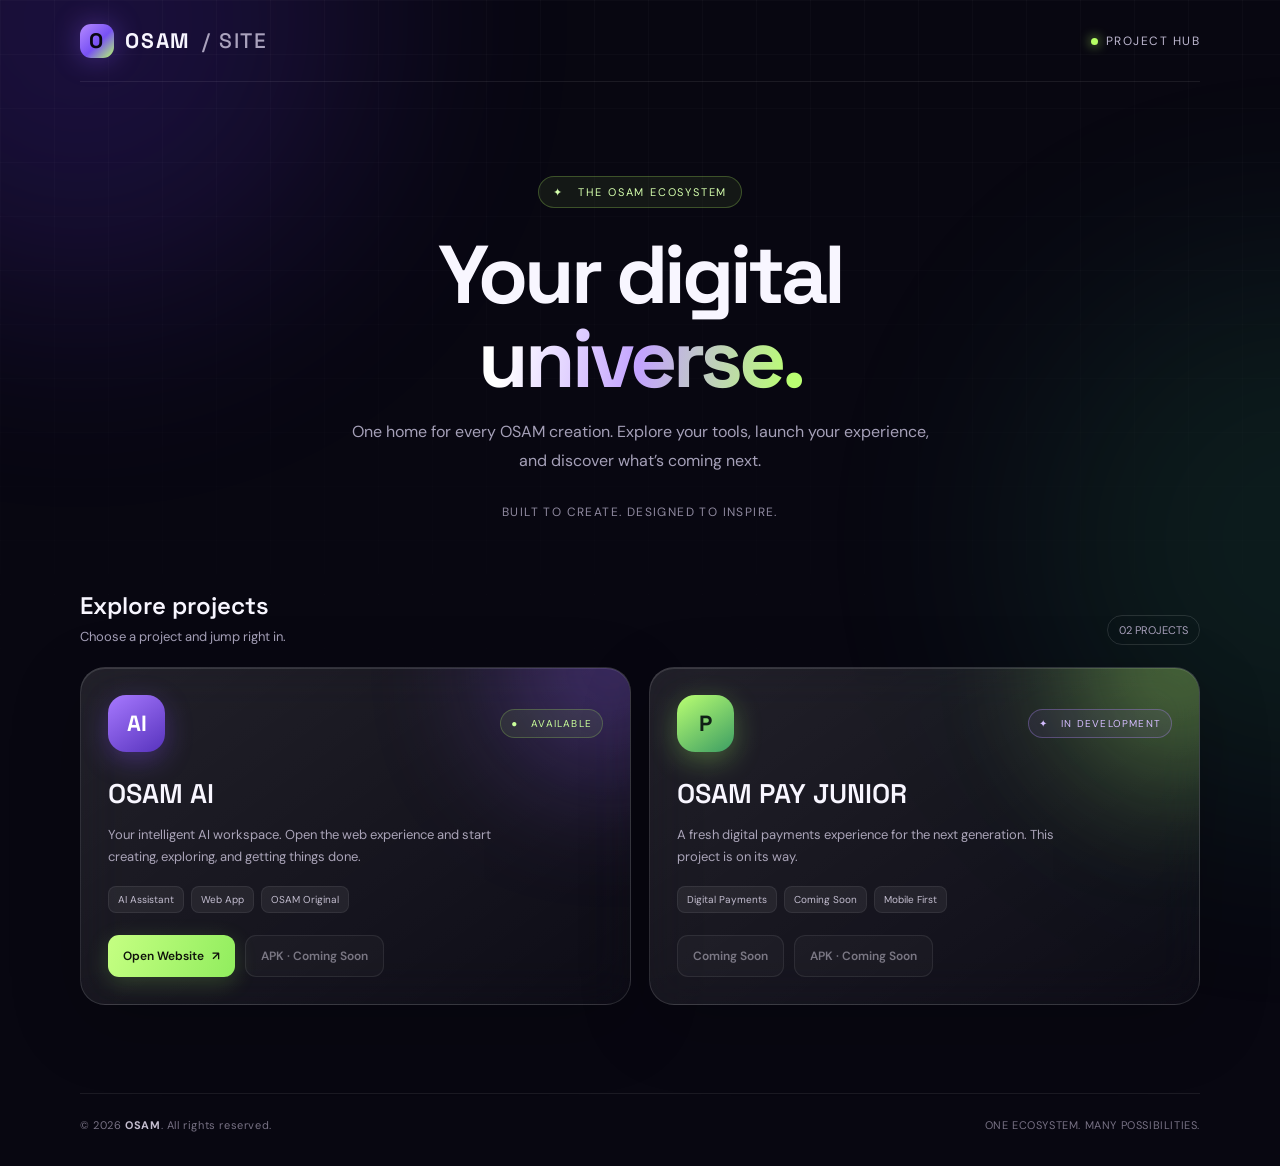
==== osam-site/index.html @ 8394bbc4 "Add premium glassmorphism OSAM SITE project portal" ====
<!doctype html>
<html lang="en">
<head>
<meta charset="utf-8"><meta name="viewport" content="width=device-width,initial-scale=1">
<meta name="theme-color" content="#080711"><meta name="description" content="OSAM — a home for intelligent tools and digital experiences.">
<title>OSAM SITE — Your Digital Universe</title>
<link rel="preconnect" href="https://fonts.googleapis.com"><link rel="preconnect" href="https://fonts.gstatic.com" crossorigin>
<link href="https://fonts.googleapis.com/css2?family=DM+Sans:wght@400;500;600;700;800&family=Space+Grotesk:wght@500;600;700&display=swap" rel="stylesheet">
<style>
:root{color-scheme:dark;--bg:#080711;--muted:#a5a0b8;--line:rgba(255,255,255,.12);--glass:rgba(255,255,255,.055);--green:#b6ff64;--purple:#a879ff}
*{box-sizing:border-box}html{scroll-behavior:smooth}body{margin:0;background:var(--bg);color:#f8f6ff;font-family:'DM Sans',sans-serif;min-height:100vh;overflow-x:hidden}
body:before,body:after{content:"";position:fixed;width:560px;height:560px;border-radius:50%;filter:blur(120px);opacity:.18;pointer-events:none;z-index:-1}body:before{background:#713cff;top:-260px;left:-200px}body:after{background:#39d989;right:-300px;top:260px;opacity:.10}
.gridbg{position:fixed;inset:0;z-index:-1;pointer-events:none;background-image:linear-gradient(rgba(255,255,255,.025) 1px,transparent 1px),linear-gradient(90deg,rgba(255,255,255,.025) 1px,transparent 1px);background-size:54px 54px;mask-image:linear-gradient(to bottom,black,transparent 85%)}
.wrap{width:min(1120px,calc(100% - 40px));margin:auto}.nav{height:82px;display:flex;align-items:center;justify-content:space-between;border-bottom:1px solid rgba(255,255,255,.08)}
.brand{display:flex;align-items:center;gap:11px;font:700 21px 'Space Grotesk';letter-spacing:1.8px}.brandmark{width:34px;height:34px;border-radius:11px;background:linear-gradient(135deg,#b58aff,#7851f5 55%,#b7ff68);display:grid;place-items:center;color:#090711;font-weight:800;box-shadow:0 0 28px #8e5cff66}
.navright{font-size:12px;color:#bcb6ce;letter-spacing:1.5px;text-transform:uppercase}.live{display:inline-block;width:7px;height:7px;border-radius:50%;background:var(--green);box-shadow:0 0 12px var(--green);margin-right:8px}
.hero{text-align:center;padding:94px 0 62px}.eyebrow{display:inline-flex;align-items:center;gap:8px;border:1px solid rgba(182,255,100,.25);background:rgba(182,255,100,.07);padding:8px 14px;border-radius:99px;color:#d5ffad;font-size:11px;letter-spacing:1.8px;text-transform:uppercase}
h1{font:700 clamp(44px,8vw,82px)/1.02 'Space Grotesk';letter-spacing:-4px;margin:25px 0 18px}.gradient{background:linear-gradient(100deg,#fff 10%,#c3a3ff 50%,#baff72 95%);-webkit-background-clip:text;background-clip:text;color:transparent}
.hero p{max-width:590px;margin:0 auto;color:var(--muted);font-size:16px;line-height:1.8}.herofoot{margin-top:28px;color:#8f899f;font-size:12px;letter-spacing:1.4px}
.sectionhead{display:flex;align-items:end;justify-content:space-between;margin:8px 0 22px}.sectionhead h2{font:600 24px 'Space Grotesk';margin:0}.sectionhead p{margin:7px 0 0;color:var(--muted);font-size:13px}.count{font-size:11px;color:#aaa2bd;border:1px solid var(--line);padding:7px 11px;border-radius:99px}
.cards{display:grid;grid-template-columns:repeat(2,minmax(0,1fr));gap:18px;padding-bottom:88px}
.card{position:relative;overflow:hidden;min-height:300px;padding:27px;border:1px solid rgba(255,255,255,.13);border-radius:25px;background:linear-gradient(145deg,rgba(255,255,255,.105),rgba(255,255,255,.025));backdrop-filter:blur(24px);-webkit-backdrop-filter:blur(24px);box-shadow:inset 0 1px 0 rgba(255,255,255,.12),0 20px 70px rgba(0,0,0,.22);transition:transform .35s,border-color .35s,box-shadow .35s}
.card:hover{transform:translateY(-6px);border-color:rgba(183,255,110,.4);box-shadow:inset 0 1px 0 rgba(255,255,255,.16),0 26px 80px #0008,0 0 35px #8c5cff1c}
.card:after{content:"";position:absolute;width:210px;height:210px;right:-85px;top:-105px;border-radius:50%;background:var(--glow);filter:blur(70px);opacity:.38;pointer-events:none}
.cardtop{display:flex;justify-content:space-between;align-items:center;position:relative;z-index:1}.appicon{width:57px;height:57px;border-radius:18px;display:grid;place-items:center;font:700 22px 'Space Grotesk';background:linear-gradient(145deg,var(--icon1),var(--icon2));color:white;box-shadow:0 8px 28px var(--shadow)}
.status{font-size:10px;letter-spacing:1.2px;text-transform:uppercase;padding:7px 10px;border-radius:99px;border:1px solid rgba(182,255,100,.22);background:rgba(182,255,100,.08);color:#caff9b}
.status.soon{border-color:#b58aff55;background:#a879ff12;color:#d5bdff}
.card h3{font:600 27px 'Space Grotesk';margin:24px 0 8px;position:relative;z-index:1}.card .desc{color:#aaa4b8;font-size:13px;line-height:1.7;max-width:390px;min-height:44px;position:relative;z-index:1}
.tags{display:flex;gap:7px;flex-wrap:wrap;margin:18px 0 22px;position:relative;z-index:1}.tag{font-size:10px;color:#c4bed0;padding:6px 9px;border-radius:8px;background:rgba(255,255,255,.06);border:1px solid rgba(255,255,255,.07)}
.actions{display:flex;gap:10px;position:relative;z-index:1}.btn{display:inline-flex;justify-content:center;align-items:center;gap:8px;text-decoration:none;border-radius:11px;padding:12px 15px;font:600 12px 'DM Sans';transition:.2s;cursor:pointer}.primary{background:linear-gradient(110deg,#c5ff82,#91ed5e);color:#10130b;box-shadow:0 6px 22px #a7ff6530}.primary:hover{filter:brightness(1.08);transform:translateY(-2px)}.secondary{color:#e8e3f2;border:1px solid rgba(255,255,255,.17);background:rgba(255,255,255,.055)}.secondary:hover{background:rgba(255,255,255,.11)}.disabled{opacity:.48;cursor:not-allowed}
.footer{border-top:1px solid rgba(255,255,255,.08);padding:24px 0 34px;display:flex;justify-content:space-between;color:#777184;font-size:11px;letter-spacing:.6px}.footer strong{color:#c4bdcf}
@media(max-width:700px){.wrap{width:min(100% - 28px,520px)}.nav{height:70px}.hero{padding:74px 0 48px}h1{letter-spacing:-2.5px}.hero p{font-size:14px}.cards{grid-template-columns:1fr;gap:14px;padding-bottom:58px}.card{min-height:285px;padding:23px}.sectionhead h2{font-size:21px}.footer{gap:12px;flex-direction:column}.navright{font-size:10px}}
@media(prefers-reduced-motion:reduce){*{scroll-behavior:auto!important;transition:none!important}}
</style></head>
<body><div class="gridbg"></div><div class="wrap">
<header class="nav"><div class="brand"><div class="brandmark">O</div>OSAM<span style="color:#aaa2bd;font-weight:500">/ SITE</span></div><div class="navright"><span class="live"></span>PROJECT HUB</div></header>
<main><section class="hero"><div class="eyebrow">✦ &nbsp; THE OSAM ECOSYSTEM</div><h1>Your digital<br><span class="gradient">universe.</span></h1><p>One home for every OSAM creation. Explore your tools, launch your experience, and discover what’s coming next.</p><div class="herofoot">BUILT TO CREATE. DESIGNED TO INSPIRE.</div></section>
<section><div class="sectionhead"><div><h2>Explore projects</h2><p>Choose a project and jump right in.</p></div><span class="count">02 PROJECTS</span></div>
<div class="cards">
<article class="card" style="--glow:#9560ff;--icon1:#a779ff;--icon2:#5733bd;--shadow:#8955ff55"><div class="cardtop"><div class="appicon">AI</div><span class="status">● &nbsp; Available</span></div><h3>OSAM AI</h3><p class="desc">Your intelligent AI workspace. Open the web experience and start creating, exploring, and getting things done.</p><div class="tags"><span class="tag">AI Assistant</span><span class="tag">Web App</span><span class="tag">OSAM Original</span></div><div class="actions"><a class="btn primary" href="https://warrior-ai.onrender.com/" target="_blank" rel="noopener">Open Website <span>↗</span></a><a class="btn secondary disabled" href="#" aria-disabled="true" title="Android APK is not available yet">APK · Coming Soon</a></div></article>
<article class="card" style="--glow:#b5ff67;--icon1:#baff72;--icon2:#3c9d63;--shadow:#aaff6650"><div class="cardtop"><div class="appicon" style="color:#102016">P</div><span class="status soon">✦ &nbsp; In development</span></div><h3>OSAM PAY JUNIOR</h3><p class="desc">A fresh digital payments experience for the next generation. This project is on its way.</p><div class="tags"><span class="tag">Digital Payments</span><span class="tag">Coming Soon</span><span class="tag">Mobile First</span></div><div class="actions"><span class="btn secondary disabled">Coming Soon</span><span class="btn secondary disabled">APK · Coming Soon</span></div></article>
</div></section></main>
<footer class="footer"><span>© 2026 <strong>OSAM</strong>. All rights reserved.</span><span>ONE ECOSYSTEM. MANY POSSIBILITIES.</span></footer>
</div></body></html>
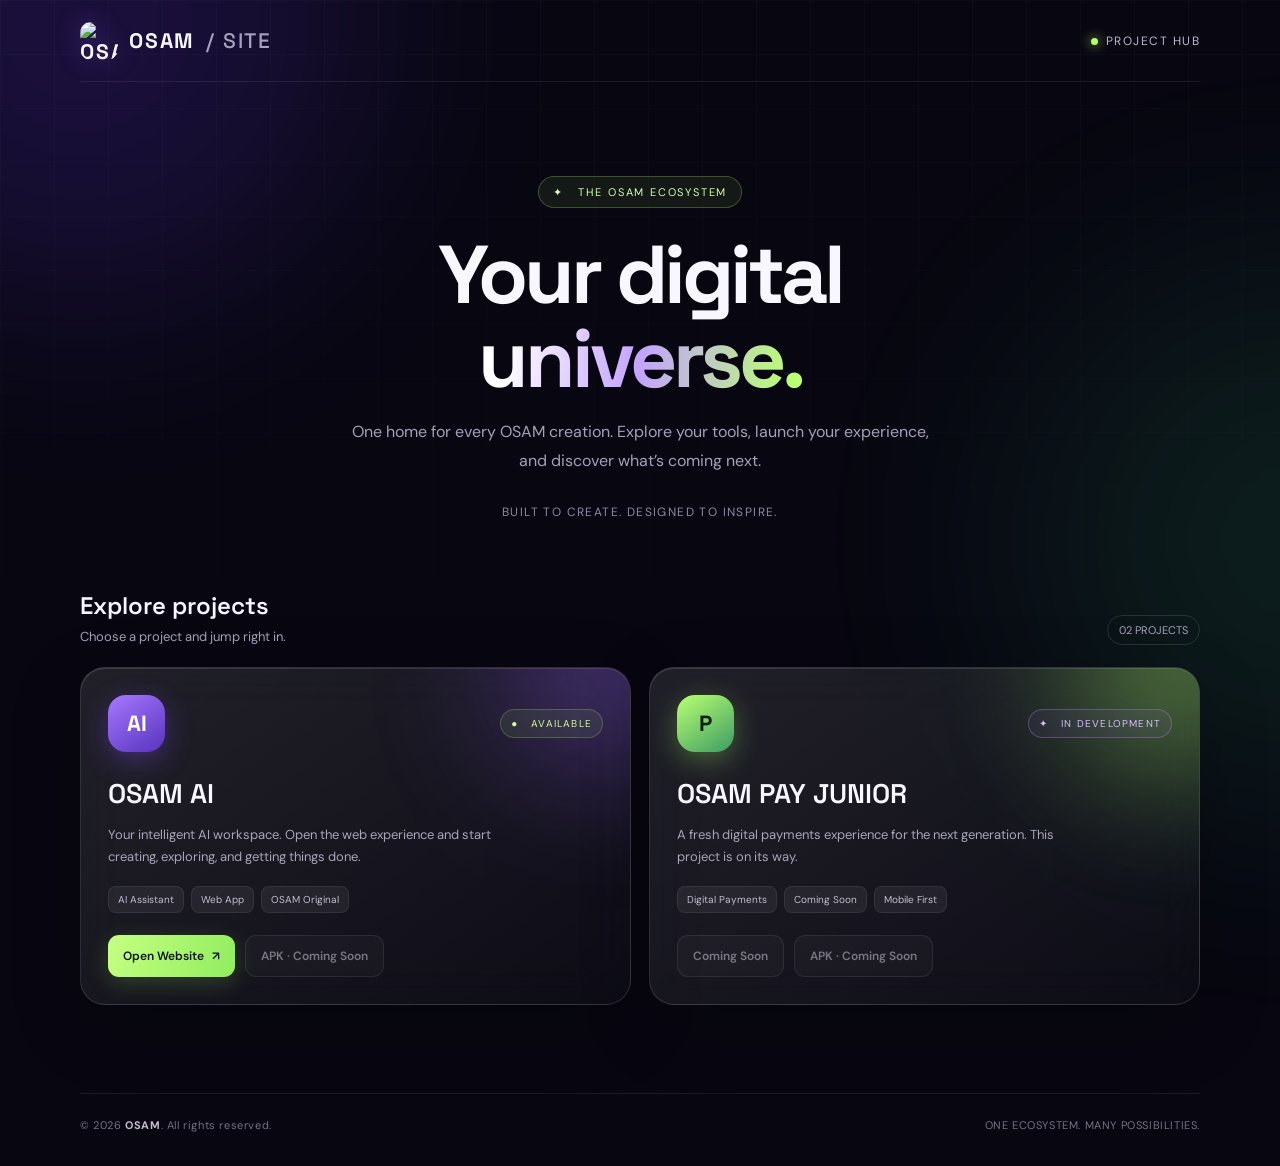
==== commit 2b5a7b99: "Use existing OSAM brand logo on OSAM SITE" ====
--- a/osam-site/index.html
+++ b/osam-site/index.html
@@ -12,7 +12,7 @@
 body:before,body:after{content:"";position:fixed;width:560px;height:560px;border-radius:50%;filter:blur(120px);opacity:.18;pointer-events:none;z-index:-1}body:before{background:#713cff;top:-260px;left:-200px}body:after{background:#39d989;right:-300px;top:260px;opacity:.10}
 .gridbg{position:fixed;inset:0;z-index:-1;pointer-events:none;background-image:linear-gradient(rgba(255,255,255,.025) 1px,transparent 1px),linear-gradient(90deg,rgba(255,255,255,.025) 1px,transparent 1px);background-size:54px 54px;mask-image:linear-gradient(to bottom,black,transparent 85%)}
 .wrap{width:min(1120px,calc(100% - 40px));margin:auto}.nav{height:82px;display:flex;align-items:center;justify-content:space-between;border-bottom:1px solid rgba(255,255,255,.08)}
-.brand{display:flex;align-items:center;gap:11px;font:700 21px 'Space Grotesk';letter-spacing:1.8px}.brandmark{width:34px;height:34px;border-radius:11px;background:linear-gradient(135deg,#b58aff,#7851f5 55%,#b7ff68);display:grid;place-items:center;color:#090711;font-weight:800;box-shadow:0 0 28px #8e5cff66}
+.brand{display:flex;align-items:center;gap:11px;font:700 21px 'Space Grotesk';letter-spacing:1.8px}.brandmark{width:38px;height:38px;border-radius:11px;object-fit:contain;display:block;filter:drop-shadow(0 0 12px #8e5cff66)}
 .navright{font-size:12px;color:#bcb6ce;letter-spacing:1.5px;text-transform:uppercase}.live{display:inline-block;width:7px;height:7px;border-radius:50%;background:var(--green);box-shadow:0 0 12px var(--green);margin-right:8px}
 .hero{text-align:center;padding:94px 0 62px}.eyebrow{display:inline-flex;align-items:center;gap:8px;border:1px solid rgba(182,255,100,.25);background:rgba(182,255,100,.07);padding:8px 14px;border-radius:99px;color:#d5ffad;font-size:11px;letter-spacing:1.8px;text-transform:uppercase}
 h1{font:700 clamp(44px,8vw,82px)/1.02 'Space Grotesk';letter-spacing:-4px;margin:25px 0 18px}.gradient{background:linear-gradient(100deg,#fff 10%,#c3a3ff 50%,#baff72 95%);-webkit-background-clip:text;background-clip:text;color:transparent}
@@ -33,11 +33,11 @@
 @media(prefers-reduced-motion:reduce){*{scroll-behavior:auto!important;transition:none!important}}
 </style></head>
 <body><div class="gridbg"></div><div class="wrap">
-<header class="nav"><div class="brand"><div class="brandmark">O</div>OSAM<span style="color:#aaa2bd;font-weight:500">/ SITE</span></div><div class="navright"><span class="live"></span>PROJECT HUB</div></header>
+<header class="nav"><div class="brand"><img class="brandmark" src="https://raw.githubusercontent.com/yesdonotuseformybrother-hub/warrior-ai/main/static/osam-logo.png" alt="OSAM logo">OSAM<span style="color:#aaa2bd;font-weight:500">/ SITE</span></div><div class="navright"><span class="live"></span>PROJECT HUB</div></header>
 <main><section class="hero"><div class="eyebrow">✦ &nbsp; THE OSAM ECOSYSTEM</div><h1>Your digital<br><span class="gradient">universe.</span></h1><p>One home for every OSAM creation. Explore your tools, launch your experience, and discover what’s coming next.</p><div class="herofoot">BUILT TO CREATE. DESIGNED TO INSPIRE.</div></section>
 <section><div class="sectionhead"><div><h2>Explore projects</h2><p>Choose a project and jump right in.</p></div><span class="count">02 PROJECTS</span></div>
 <div class="cards">
-<article class="card" style="--glow:#9560ff;--icon1:#a779ff;--icon2:#5733bd;--shadow:#8955ff55"><div class="cardtop"><div class="appicon">AI</div><span class="status">● &nbsp; Available</span></div><h3>OSAM AI</h3><p class="desc">Your intelligent AI workspace. Open the web experience and start creating, exploring, and getting things done.</p><div class="tags"><span class="tag">AI Assistant</span><span class="tag">Web App</span><span class="tag">OSAM Original</span></div><div class="actions"><a class="btn primary" href="https://warrior-ai.onrender.com/" target="_blank" rel="noopener">Open Website <span>↗</span></a><a class="btn secondary disabled" href="#" aria-disabled="true" title="Android APK is not available yet">APK · Coming Soon</a></div></article>
+<article class="card" style="--glow:#9560ff;--icon1:#a779ff;--icon2:#5733bd;--shadow:#8955ff55"><div class="cardtop"><div class="appicon">AI</div><span class="status">● &nbsp; Available</span></div><h3>OSAM AI</h3><p class="desc">Your intelligent AI workspace. Open the web experience and start creating, exploring, and getting things done.</p><div class="tags"><span class="tag">AI Assistant</span><span class="tag">Web App</span><span class="tag">OSAM Original</span></div><div class="actions"><a class="btn primary" href="https://new-osam-ai.onrender.com/" target="_blank" rel="noopener">Open Website <span>↗</span></a><a class="btn secondary disabled" href="#" aria-disabled="true" title="Android APK is not available yet">APK · Coming Soon</a></div></article>
 <article class="card" style="--glow:#b5ff67;--icon1:#baff72;--icon2:#3c9d63;--shadow:#aaff6650"><div class="cardtop"><div class="appicon" style="color:#102016">P</div><span class="status soon">✦ &nbsp; In development</span></div><h3>OSAM PAY JUNIOR</h3><p class="desc">A fresh digital payments experience for the next generation. This project is on its way.</p><div class="tags"><span class="tag">Digital Payments</span><span class="tag">Coming Soon</span><span class="tag">Mobile First</span></div><div class="actions"><span class="btn secondary disabled">Coming Soon</span><span class="btn secondary disabled">APK · Coming Soon</span></div></article>
 </div></section></main>
 <footer class="footer"><span>© 2026 <strong>OSAM</strong>. All rights reserved.</span><span>ONE ECOSYSTEM. MANY POSSIBILITIES.</span></footer>
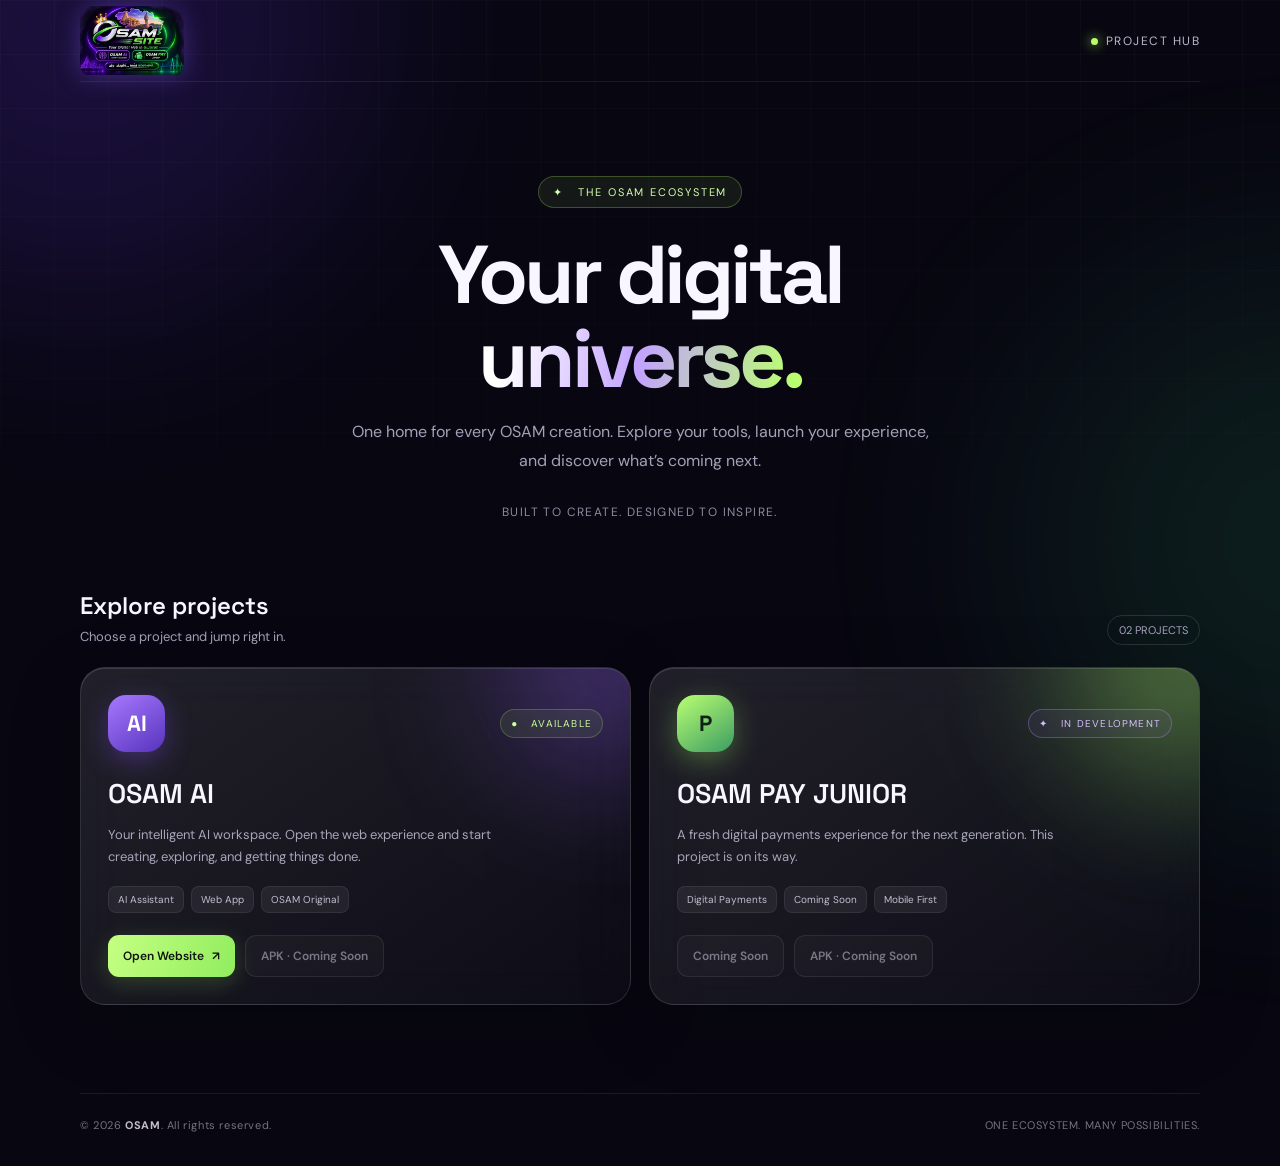
==== commit 22bf45ee: "Use uploaded OSAM SITE artwork in header and favicon" ====
--- a/osam-site/index.html
+++ b/osam-site/index.html
@@ -3,6 +3,8 @@
 <head>
 <meta charset="utf-8"><meta name="viewport" content="width=device-width,initial-scale=1">
 <meta name="theme-color" content="#080711"><meta name="description" content="OSAM — a home for intelligent tools and digital experiences.">
+<link rel="icon" type="image/png" href="./OSAM%20SITE_%20Gujarat%E2%80%99s%20Digital%20Future.png">
+<link rel="apple-touch-icon" href="./OSAM%20SITE_%20Gujarat%E2%80%99s%20Digital%20Future.png">
 <title>OSAM SITE — Your Digital Universe</title>
 <link rel="preconnect" href="https://fonts.googleapis.com"><link rel="preconnect" href="https://fonts.gstatic.com" crossorigin>
 <link href="https://fonts.googleapis.com/css2?family=DM+Sans:wght@400;500;600;700;800&family=Space+Grotesk:wght@500;600;700&display=swap" rel="stylesheet">
@@ -12,7 +14,7 @@
 body:before,body:after{content:"";position:fixed;width:560px;height:560px;border-radius:50%;filter:blur(120px);opacity:.18;pointer-events:none;z-index:-1}body:before{background:#713cff;top:-260px;left:-200px}body:after{background:#39d989;right:-300px;top:260px;opacity:.10}
 .gridbg{position:fixed;inset:0;z-index:-1;pointer-events:none;background-image:linear-gradient(rgba(255,255,255,.025) 1px,transparent 1px),linear-gradient(90deg,rgba(255,255,255,.025) 1px,transparent 1px);background-size:54px 54px;mask-image:linear-gradient(to bottom,black,transparent 85%)}
 .wrap{width:min(1120px,calc(100% - 40px));margin:auto}.nav{height:82px;display:flex;align-items:center;justify-content:space-between;border-bottom:1px solid rgba(255,255,255,.08)}
-.brand{display:flex;align-items:center;gap:11px;font:700 21px 'Space Grotesk';letter-spacing:1.8px}.brandmark{width:38px;height:38px;border-radius:11px;object-fit:contain;display:block;filter:drop-shadow(0 0 12px #8e5cff66)}
+.brand{display:flex;align-items:center;gap:11px;font:700 21px 'Space Grotesk';letter-spacing:1.8px}.brandmark{width:104px;height:70px;border-radius:11px;object-fit:contain;display:block;filter:drop-shadow(0 0 12px #8e5cff66)}
 .navright{font-size:12px;color:#bcb6ce;letter-spacing:1.5px;text-transform:uppercase}.live{display:inline-block;width:7px;height:7px;border-radius:50%;background:var(--green);box-shadow:0 0 12px var(--green);margin-right:8px}
 .hero{text-align:center;padding:94px 0 62px}.eyebrow{display:inline-flex;align-items:center;gap:8px;border:1px solid rgba(182,255,100,.25);background:rgba(182,255,100,.07);padding:8px 14px;border-radius:99px;color:#d5ffad;font-size:11px;letter-spacing:1.8px;text-transform:uppercase}
 h1{font:700 clamp(44px,8vw,82px)/1.02 'Space Grotesk';letter-spacing:-4px;margin:25px 0 18px}.gradient{background:linear-gradient(100deg,#fff 10%,#c3a3ff 50%,#baff72 95%);-webkit-background-clip:text;background-clip:text;color:transparent}
@@ -33,7 +35,7 @@
 @media(prefers-reduced-motion:reduce){*{scroll-behavior:auto!important;transition:none!important}}
 </style></head>
 <body><div class="gridbg"></div><div class="wrap">
-<header class="nav"><div class="brand"><img class="brandmark" src="https://raw.githubusercontent.com/yesdonotuseformybrother-hub/warrior-ai/main/static/osam-logo.png" alt="OSAM logo">OSAM<span style="color:#aaa2bd;font-weight:500">/ SITE</span></div><div class="navright"><span class="live"></span>PROJECT HUB</div></header>
+<header class="nav"><div class="brand"><img class="brandmark" src="./OSAM%20SITE_%20Gujarat%E2%80%99s%20Digital%20Future.png" alt="OSAM SITE — Your Digital Hub in Gujarat"></div><div class="navright"><span class="live"></span>PROJECT HUB</div></header>
 <main><section class="hero"><div class="eyebrow">✦ &nbsp; THE OSAM ECOSYSTEM</div><h1>Your digital<br><span class="gradient">universe.</span></h1><p>One home for every OSAM creation. Explore your tools, launch your experience, and discover what’s coming next.</p><div class="herofoot">BUILT TO CREATE. DESIGNED TO INSPIRE.</div></section>
 <section><div class="sectionhead"><div><h2>Explore projects</h2><p>Choose a project and jump right in.</p></div><span class="count">02 PROJECTS</span></div>
 <div class="cards">
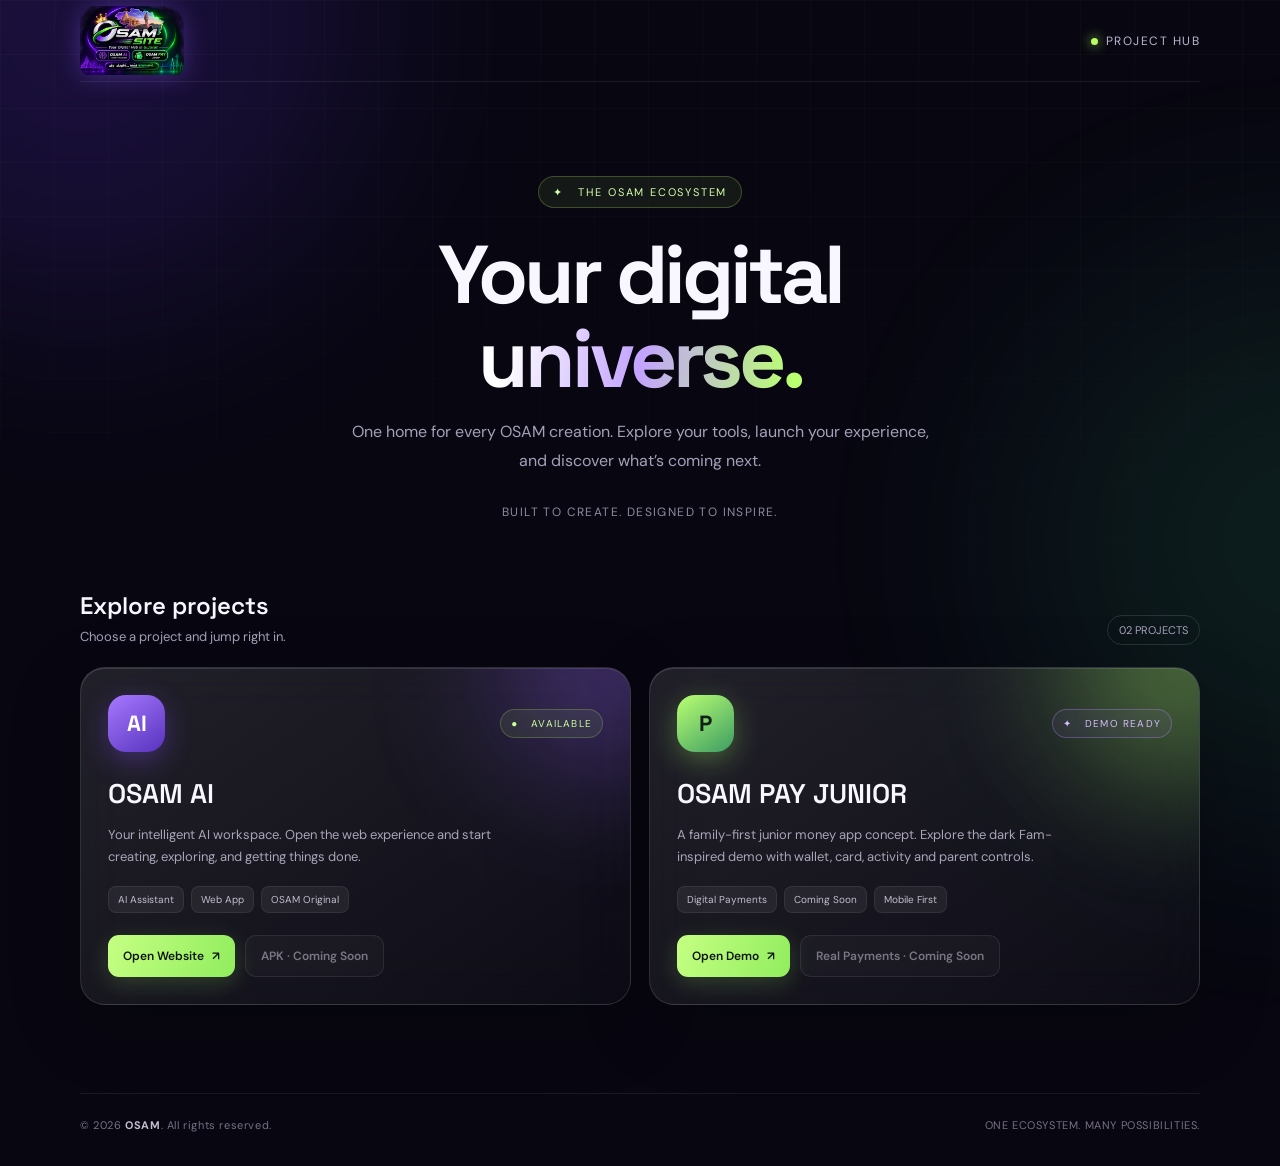
==== commit 90b94992: "Link OSAM PAY JUNIOR demo from OSAM SITE" ====
--- a/osam-site/index.html
+++ b/osam-site/index.html
@@ -40,7 +40,7 @@
 <section><div class="sectionhead"><div><h2>Explore projects</h2><p>Choose a project and jump right in.</p></div><span class="count">02 PROJECTS</span></div>
 <div class="cards">
 <article class="card" style="--glow:#9560ff;--icon1:#a779ff;--icon2:#5733bd;--shadow:#8955ff55"><div class="cardtop"><div class="appicon">AI</div><span class="status">● &nbsp; Available</span></div><h3>OSAM AI</h3><p class="desc">Your intelligent AI workspace. Open the web experience and start creating, exploring, and getting things done.</p><div class="tags"><span class="tag">AI Assistant</span><span class="tag">Web App</span><span class="tag">OSAM Original</span></div><div class="actions"><a class="btn primary" href="https://new-osam-ai.onrender.com/" target="_blank" rel="noopener">Open Website <span>↗</span></a><a class="btn secondary disabled" href="#" aria-disabled="true" title="Android APK is not available yet">APK · Coming Soon</a></div></article>
-<article class="card" style="--glow:#b5ff67;--icon1:#baff72;--icon2:#3c9d63;--shadow:#aaff6650"><div class="cardtop"><div class="appicon" style="color:#102016">P</div><span class="status soon">✦ &nbsp; In development</span></div><h3>OSAM PAY JUNIOR</h3><p class="desc">A fresh digital payments experience for the next generation. This project is on its way.</p><div class="tags"><span class="tag">Digital Payments</span><span class="tag">Coming Soon</span><span class="tag">Mobile First</span></div><div class="actions"><span class="btn secondary disabled">Coming Soon</span><span class="btn secondary disabled">APK · Coming Soon</span></div></article>
+<article class="card" style="--glow:#b5ff67;--icon1:#baff72;--icon2:#3c9d63;--shadow:#aaff6650"><div class="cardtop"><div class="appicon" style="color:#102016">P</div><span class="status soon">✦ &nbsp; Demo Ready</span></div><h3>OSAM PAY JUNIOR</h3><p class="desc">A family-first junior money app concept. Explore the dark Fam-inspired demo with wallet, card, activity and parent controls.</p><div class="tags"><span class="tag">Digital Payments</span><span class="tag">Coming Soon</span><span class="tag">Mobile First</span></div><div class="actions"><a class="btn primary" href="/pay/">Open Demo <span>↗</span></a><span class="btn secondary disabled">Real Payments · Coming Soon</span></div></article>
 </div></section></main>
 <footer class="footer"><span>© 2026 <strong>OSAM</strong>. All rights reserved.</span><span>ONE ECOSYSTEM. MANY POSSIBILITIES.</span></footer>
 </div></body></html>
